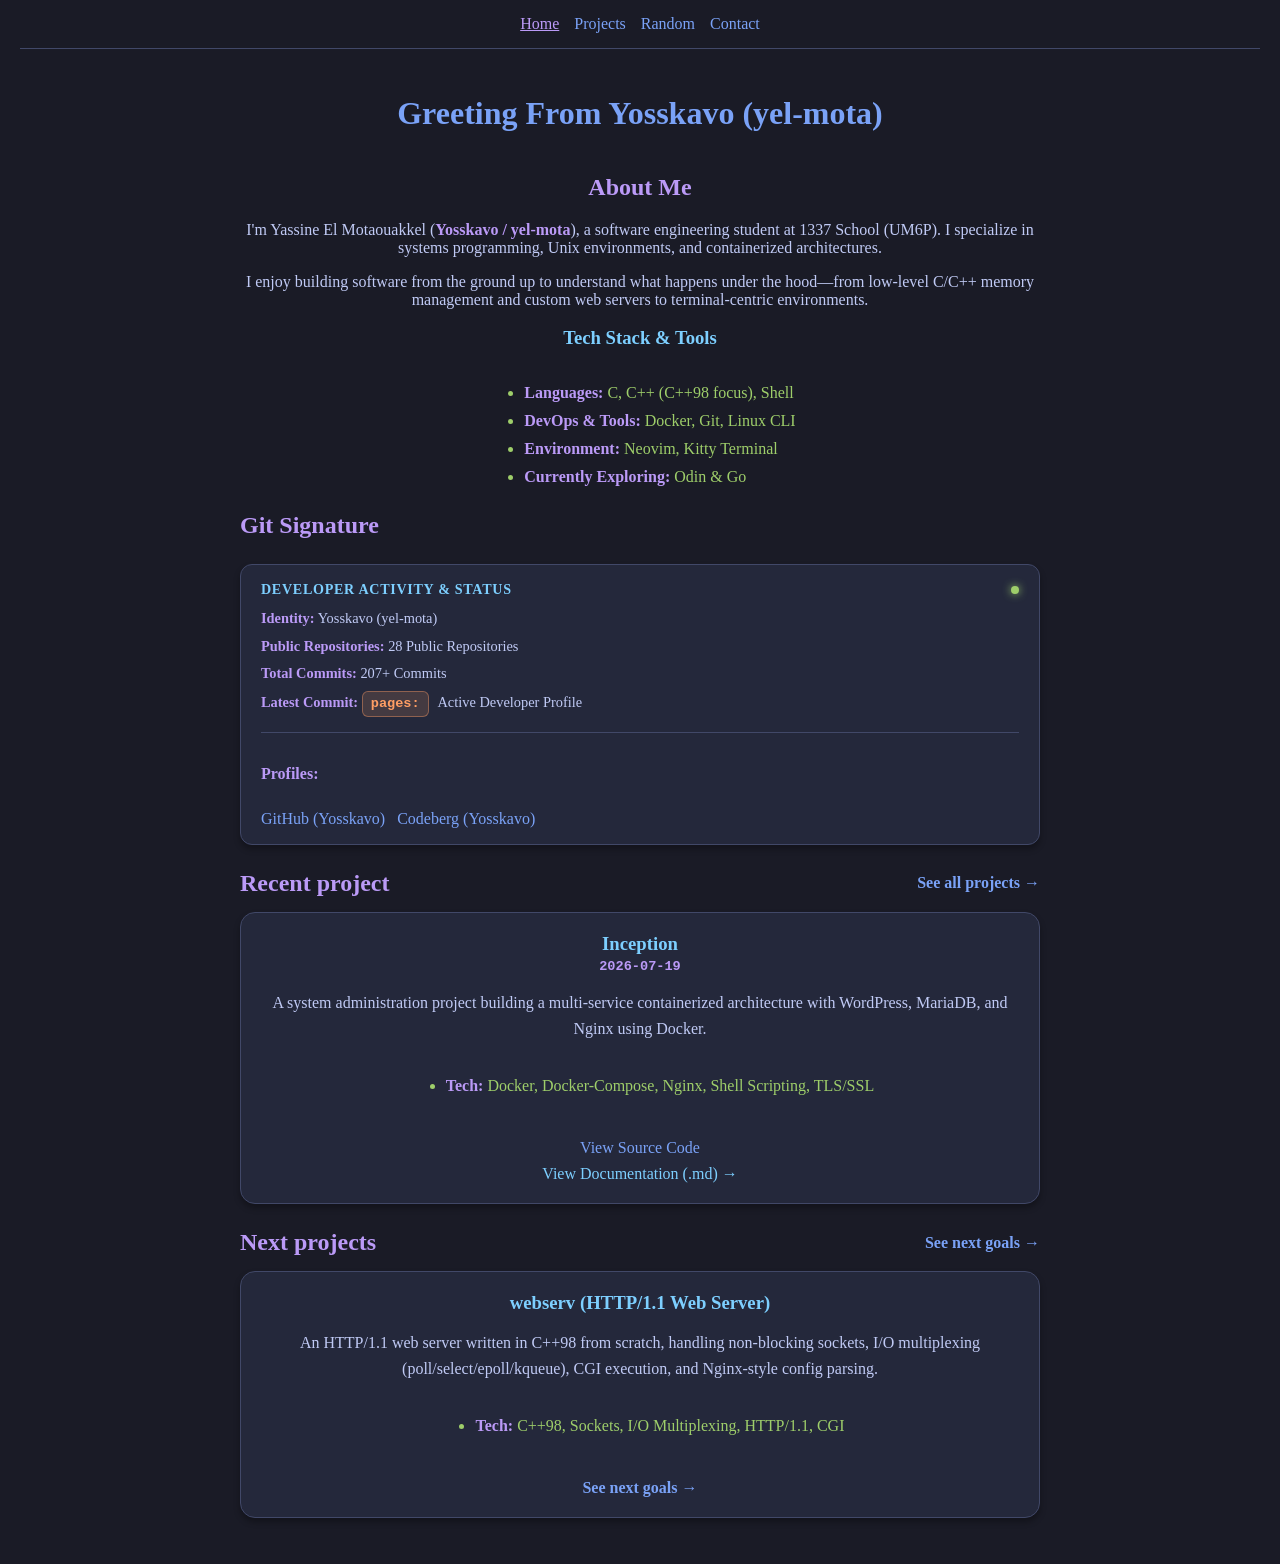
==== index.html @ c2d887d0 "Format repository badge as repo: in Tokyo Night orange" ====
<!DOCTYPE html>
<html lang="en-US">
<head>
    <meta charset="UTF-8">
    <meta name="viewport" content="width=device-width, initial-scale=1.0">
    <title>Portfolio Page</title>
	<link rel="icon" type="image/svg+xml" href="icons/favicon.svg">
    <link rel="stylesheet" href="css/style.css">
</head>

<body>
    <nav class="navbar">
        <div class="nav-container">
            <ul class="nav-links">
                <li><a href="index.html" class="active">Home</a></li>
                <li><a href="html/projects/projects.html">Projects</a></li>
                <li><a href="html/random/random.html">Random</a></li>
                <li><a href="html/contact/contact.html">Contact</a></li>
            </ul>
        </div>
    </nav>

    <h1>Greeting From Yosskavo (yel-mota)</h1>

    <section id="about">
        <h2>About Me</h2>
        <p>
            I'm Yassine El Motaouakkel (<strong>Yosskavo / yel-mota</strong>), a software engineering student 
            at 1337 School (UM6P). I specialize in systems programming, Unix environments, and containerized architectures.
        </p>
        
        <p>
            I enjoy building software from the ground up to understand what happens under the hood—from 
            low-level C/C++ memory management and custom web servers to terminal-centric environments.
        </p>

        <h3>Tech Stack &amp; Tools</h3>
        <ul>
            <li><strong>Languages:</strong> C, C++ (C++98 focus), Shell</li>
            <li><strong>DevOps &amp; Tools:</strong> Docker, Git, Linux CLI</li>
            <li><strong>Environment:</strong> Neovim, Kitty Terminal</li>
            <li><strong>Currently Exploring:</strong> Odin &amp; Go</li>
        </ul>
    </section>

    <!-- Git Signature Section -->
    <section id="git-signature">
        <div class="section-header">
            <h2>Git Signature</h2>
        </div>

        <article class="git-signature-card">
            <div class="git-sig-header">
                <span class="git-sig-label">Developer Activity &amp; Status</span>
                <span class="git-status-dot"></span>
            </div>

            <div class="git-sig-stats">
                <p><strong>Identity:</strong> Yosskavo (yel-mota)</p>
                <p><strong>Public Repositories:</strong> <span id="git-total-repos">28 Public Repositories</span></p>
                <p><strong>Total Commits:</strong> <span id="git-total-commits">207+ Commits</span></p>
                <p><strong>Latest Commit:</strong> <span id="git-latest-commit">Loading Git activity...</span></p>
            </div>

            <div class="git-sig-footer">
                <p><strong>Profiles:</strong></p>
                <div class="social-links git-profiles-links">
                    <a href="https://github.com/Yosskavo" target="_blank" rel="noopener">GitHub (Yosskavo)</a>
                    <a href="https://codeberg.org/Yosskavo" target="_blank" rel="noopener">Codeberg (Yosskavo)</a>
                </div>
            </div>
        </article>
    </section>

    <!-- Recent Project Section -->
    <section id="recent-project">
        <div class="section-header">
            <h2>Recent project</h2>
            <a href="html/projects/projects.html" class="see-all-link">See all projects &rarr;</a>
        </div>

        <div id="recent-project-container">
            <!-- Loaded dynamically from data/projects.json -->
        </div>
    </section>

    <!-- Next Project Section -->
    <section id="next-project">
        <div class="section-header">
            <h2>Next projects</h2>
            <a href="html/random/goals.html" class="see-all-link">See next goals &rarr;</a>
        </div>

        <div id="next-project-container">
            <!-- Loaded dynamically from data/goals.json -->
        </div>
    </section>

    <script>
        // Fetch Git Profile Repos Count
        fetch('https://api.github.com/users/Yosskavo')
            .then(res => res.json())
            .then(userData => {
                if (userData && userData.public_repos) {
                    document.getElementById('git-total-repos').textContent = `${userData.public_repos} Public Repositories`;
                }
            })
            .catch(err => {
                document.getElementById('git-total-repos').textContent = '28 Public Repositories';
            });

        // Fetch Total Commits Count
        fetch('https://api.github.com/search/commits?q=author:Yosskavo', {
            headers: { 'Accept': 'application/vnd.github.cloak-preview+json' }
        })
            .then(res => res.json())
            .then(data => {
                if (data && typeof data.total_count === 'number' && data.total_count > 0) {
                    document.getElementById('git-total-commits').textContent = `${data.total_count}+ Commits`;
                }
            })
            .catch(err => {
                document.getElementById('git-total-commits').textContent = '207+ Commits';
            });

        // Fetch Latest Commit across all public repositories with repository name
        function fetchLatestPagesCommit() {
            fetch('https://api.github.com/repos/Yosskavo/pages/commits?per_page=1')
                .then(res => res.json())
                .then(commits => {
                    const el = document.getElementById('git-latest-commit');
                    if (Array.isArray(commits) && commits.length > 0) {
                        const commit = commits[0];
                        const msg = commit.commit.message.split('\n')[0];
                        const date = (commit.commit.author.date || '').slice(0, 10);
                        el.innerHTML = `<span class="repo-badge">pages:</span> <code>${msg}</code> <span class="date-badge">(${date})</span>`;
                    }
                })
                .catch(err => {
                    document.getElementById('git-latest-commit').innerHTML = `<span class="repo-badge">pages:</span> Active Developer Profile`;
                });
        }

        fetch('https://api.github.com/users/Yosskavo/events/public')
            .then(res => res.json())
            .then(events => {
                const el = document.getElementById('git-latest-commit');
                if (Array.isArray(events) && events.length > 0) {
                    const pushEvent = events.find(e => e.type === 'PushEvent' && e.payload && e.payload.commits && e.payload.commits.length > 0);
                    if (pushEvent) {
                        const repoName = pushEvent.repo.name.split('/').pop();
                        const commit = pushEvent.payload.commits[pushEvent.payload.commits.length - 1];
                        const msg = (commit.message || 'Updated repository').split('\n')[0];
                        const date = (pushEvent.created_at || '').slice(0, 10);
                        el.innerHTML = `<span class="repo-badge">${repoName}:</span> <code>${msg}</code> <span class="date-badge">(${date})</span>`;
                        return;
                    }
                }
                fetchLatestPagesCommit();
            })
            .catch(err => {
                fetchLatestPagesCommit();
            });

        // Load Recent Project dynamically from data/projects.json
        fetch('data/projects.json')
            .then(res => res.json())
            .then(projects => {
                const container = document.getElementById('recent-project-container');
                const recent = projects.find(p => p.is_recent) || projects[0];
                if (recent) {
                    container.innerHTML = `
                        <article class="project-card">
                            <div class="card-header-block">
                                <h3>${recent.title}</h3>
                                ${recent.created_at ? `<div class="date-badge">${recent.created_at}</div>` : ''}
                            </div>
                            <p>${recent.description}</p>
                            ${recent.tech ? `<ul><li><strong>Tech:</strong> ${recent.tech}</li></ul>` : ''}
                            <div class="card-footer-stacked">
                                ${recent.github ? `<a href="${recent.github}" target="_blank" class="source-link">View Source Code</a>` : ''}
                                ${recent.repo_folder ? `<a href="html/projects/view.html?repo=${recent.repo_folder}" class="doc-link">View Documentation (.md) &rarr;</a>` : ''}
                            </div>
                        </article>
                    `;
                }
            });

        // Load Next Project dynamically from data/goals.json
        fetch('data/goals.json')
            .then(res => res.json())
            .then(goals => {
                const container = document.getElementById('next-project-container');
                const nextGoal = goals.find(g => g.id === 'webserv') || goals[0];
                if (nextGoal) {
                    container.innerHTML = `
                        <article class="project-card">
                            <div class="card-header-block">
                                <h3>${nextGoal.title}</h3>
                            </div>
                            <p>${nextGoal.description}</p>
                            ${nextGoal.tech ? `<ul><li><strong>Tech:</strong> ${nextGoal.tech}</li></ul>` : ''}
                            <div class="card-footer-stacked">
                                <a href="html/random/goals.html" class="see-all-link">See next goals &rarr;</a>
                            </div>
                        </article>
                    `;
                }
            });
    </script>
</body>
</html>
---- css/style.css ----
body {
    /* Uses Flexbox to align the main layout */
    display: flex;
    flex-direction: column;
    align-items: center; /* Centers all sections and blocks horizontally */
    
    /* Centers text, headings, and inline elements (like your badge images) */
    text-align: center;
    
    /* Removes the default browser margin so things look clean */
    margin: 0;
    
    /* Adds a little breathing room around the edges of the screen */
    padding: 0 20px 20px 20px; 
}

/* Constrain the width so the text doesn't stretch too far on wide screens */
section {
    max-width: 800px;
    width: 100%;
}

/* Define Tokyo Night colors for the whole document */
:root {
    --tokyo-bg: #1a1b26;       /* Deep dark blue background */
    --tokyo-card: #24283b;     /* Slightly lighter blue for the project cards */
    --tokyo-text: #c0caf5;     /* Soft, readable blue-white text */
    --tokyo-border: #414868;   /* Subtle border color */
    
    --tokyo-purple: #bb9af7;   /* Tokyo Night purple */
    --tokyo-orange: #ff9e64;   /* Tokyo Night orange */
    --tokyo-blue: #7aa2f7;     /* Tokyo Night blue */
	--tokyo-cyan: #7dcfff;     /* For project titles */
    --tokyo-green: #9ece6a;
}

/* Apply the background and text color to the whole page */
body {
    background-color: var(--tokyo-bg);
    color: var(--tokyo-text);
}

/* Sticky Top Navigation Bar */
.navbar {
    position: sticky;
    top: 0;
    width: 100%;
    background-color: var(--tokyo-bg);
    border-bottom: 1px solid var(--tokyo-border);
    z-index: 1000;
    padding: 15px 0;
    margin-bottom: 25px;
}

.nav-container {
    max-width: 800px;
    margin: 0 auto;
    display: flex;
    justify-content: center;
    align-items: center;
    padding: 0 20px;
}

.nav-links {
    display: flex;
    gap: 15px;
    list-style: none;
    margin: 0;
    padding: 0;
}

.nav-links a {
    color: var(--tokyo-blue);
    text-decoration: none;
}

.nav-links a:hover,
.nav-links a.active {
    color: var(--tokyo-purple);
    text-decoration: underline;
}

/* Section Header with See All Link */
.section-header {
    display: flex;
    justify-content: space-between;
    align-items: center;
    margin-bottom: 15px;
}

.section-header h2 {
    margin: 0;
}

.see-all-link {
    color: var(--tokyo-blue);
    font-weight: bold;
    text-decoration: none;
}

.see-all-link:hover {
    color: var(--tokyo-purple);
    text-decoration: underline;
}

/* ========================================= */
/* Search & Sort Controls Bar                */
/* ========================================= */

.controls-bar {
    display: flex;
    gap: 12px;
    justify-content: space-between;
    margin-bottom: 25px;
}

.search-input, .sort-select {
    background-color: var(--tokyo-card);
    border: 1px solid var(--tokyo-border);
    color: var(--tokyo-text);
    padding: 10px 14px;
    border-radius: 10px;
    font-size: 0.95rem;
    outline: none;
    transition: border-color 0.2s ease;
}

.search-input {
    flex-grow: 1;
}

.search-input:focus, .sort-select:focus {
    border-color: var(--tokyo-purple);
}

.card-label {
    color: var(--tokyo-orange);
    font-weight: bold;
    margin-bottom: 4px;
}

.card-header-block {
    text-align: center;
    margin-bottom: 15px;
}

.card-header-block h3 {
    margin-top: 0;
    margin-bottom: 4px;
    text-align: center;
}

.date-badge {
    color: var(--tokyo-purple);
    font-size: 0.85rem;
    font-weight: bold;
    font-family: monospace;
    text-align: center;
}

.card-footer-stacked {
    display: flex;
    flex-direction: column;
    align-items: center;
    gap: 8px;
    margin-top: 18px;
    text-align: center;
}

.card-footer-stacked a {
    display: inline-block;
    margin-top: 0;
}

.doc-link {
    color: var(--tokyo-cyan);
    font-weight: 500;
}

/* Card Titles (h3) */
article h3,
article h3 a {
    color: var(--tokyo-cyan); 
}

article h3 a:hover {
    text-decoration: underline;
}

/* Descriptions (paragraphs) */
article p {
    color: var(--tokyo-text); /* Uses the soft white/blue from the theme */
    line-height: 1.6;
    margin-bottom: 20px;
}

/* Tech Stack list items */
article li {
    color: var(--tokyo-green); /* Tech stack content gets a new color */
    margin-bottom: 10px;
}

/* The bold 'Tech:' label */
article strong {
    color: var(--tokyo-purple);
}

/* Apply purple specifically to h2 titles */
h2 {
    color: var(--tokyo-purple);
}

/* Apply blue to all general links */
a {
    color: var(--tokyo-blue);
    text-decoration: none; /* Keeps it clean without the default underline */
}

a:hover {
    text-decoration: underline; /* Adds the underline back when hovering */
}

ul {
    /* Makes the list wrap tightly around its content instead of stretching across the screen */
    display: inline-block;
    
    /* Aligns the text (and bullets) to the left edge of this tight block */
    text-align: left;
    
    /* Puts the bullets back on the outside so the text aligns perfectly straight */
    list-style-position: outside; 
}

/* ========================================= */
/* Project Card Specific Styling             */
/* ========================================= */

article {
    background-color: var(--tokyo-card);
    border: 1px solid var(--tokyo-border);
    border-radius: 15px;
    padding: 20px;
    margin-bottom: 25px;
    
    /* Adds a very subtle dark shadow to lift the card off the background */
    box-shadow: 0 4px 6px rgba(0, 0, 0, 0.3);
}

/* Make your "View Source Code" links pop with the Tokyo Night accent blue and center them */
article a {
    display: block; /* Forces the link to drop to its own line */
    margin-top: 15px; 
    color: var(--tokyo-blue);
    text-decoration: none;
}

article a:hover {
    text-decoration: underline;
}

/* Color the main greeting title */
h1 {
    color: var(--tokyo-blue);
}

/* Color the 'Tech Stack & Tools' subtitle */
#about h3 {
    color: var(--tokyo-cyan);
}

/* Color the tech stack list items green */
#about li {
    color: var(--tokyo-green);
    margin-bottom: 10px;
}

/* Color the bold labels (Languages, DevOps & Tools, etc.) purple */
#about strong {
    color: var(--tokyo-purple);
}

/* ========================================= */
/* Album Review Specific Card Styling        */
/* ========================================= */

.album-card {
    display: flex;
    gap: 20px;
    align-items: flex-start;
    text-align: left;
    background-color: var(--tokyo-card);
    border: 1px solid var(--tokyo-border);
    border-radius: 15px;
    padding: 20px;
    margin-bottom: 25px;
    box-shadow: 0 4px 6px rgba(0, 0, 0, 0.3);
}

.album-cover {
    width: 130px;
    height: 130px;
    object-fit: cover;
    border-radius: 10px;
    border: 1px solid var(--tokyo-border);
    flex-shrink: 0;
}

.album-details {
    flex-grow: 1;
}

.album-details h3 {
    margin-top: 0;
    margin-bottom: 6px;
}

.album-meta {
    color: var(--tokyo-text);
    margin-bottom: 10px;
    font-size: 0.95rem;
}

.genre {
    color: var(--tokyo-purple);
}

.rating strong {
    color: var(--tokyo-orange);
}

.review-text {
    margin-bottom: 10px;
}

/* Responsive adjustment for nav and album cards */
@media (max-width: 550px) {
    .nav-container {
        flex-direction: column;
        gap: 10px;
    }
    .album-card {
        flex-direction: column;
        align-items: center;
        text-align: center;
    }
}

/* ========================================= */
/* README Viewer Styling                     */
/* ========================================= */

#readme-viewer {
    max-width: 1100px;
    width: 100%;
}

.viewer-controls {
    display: flex;
    justify-content: space-between;
    align-items: center;
    margin-bottom: 15px;
    flex-wrap: wrap;
    gap: 12px;
}

.file-selector-wrapper {
    display: flex;
    align-items: center;
    gap: 8px;
}

.file-label {
    color: var(--tokyo-cyan);
    font-weight: 600;
    font-size: 0.95rem;
}

.file-select {
    background-color: var(--tokyo-card);
    border: 1px solid var(--tokyo-border);
    color: var(--tokyo-text);
    padding: 8px 14px;
    border-radius: 8px;
    font-size: 0.9rem;
    font-family: inherit;
    outline: none;
    transition: border-color 0.2s ease;
}

.file-select:focus {
    border-color: var(--tokyo-purple);
}

.readme-card {
    background-color: var(--tokyo-card);
    border: 1px solid var(--tokyo-border);
    border-radius: 15px;
    padding: 30px;
    text-align: left;
    margin-bottom: 25px;
    box-shadow: 0 4px 6px rgba(0, 0, 0, 0.3);
    line-height: 1.7;
}

.readme-card code {
    background-color: rgba(0, 0, 0, 0.4);
    color: var(--tokyo-orange);
    padding: 2px 6px;
    border-radius: 4px;
    font-family: monospace;
}

.readme-card pre {
    background-color: rgba(0, 0, 0, 0.5);
    border: 1px solid var(--tokyo-border);
    padding: 15px;
    border-radius: 8px;
    overflow-x: auto;
}

.readme-card pre code {
    background: none;
    padding: 0;
    color: var(--tokyo-text);
}

.readme-card img {
    max-width: 100%;
    border-radius: 8px;
}

/* ========================================= */
/* Contact Page Specific Styling             */
/* ========================================= */

.contact-card {
    background-color: var(--tokyo-card);
    border: 1px solid var(--tokyo-border);
    border-radius: 15px;
    padding: 22px;
    margin-bottom: 20px;
    text-align: center;
    box-shadow: 0 4px 6px rgba(0, 0, 0, 0.3);
}

.contact-card h3 {
    color: var(--tokyo-cyan);
    margin-top: 0;
    margin-bottom: 10px;
}

.email-address {
    font-family: monospace;
    font-size: 1.1rem;
    color: var(--tokyo-purple);
    font-weight: bold;
    margin-bottom: 15px;
}

.action-btn {
    background-color: var(--tokyo-bg);
    border: 1px solid var(--tokyo-purple);
    color: var(--tokyo-purple);
    padding: 8px 18px;
    border-radius: 8px;
    font-size: 0.9rem;
    cursor: pointer;
    font-weight: bold;
    transition: all 0.2s ease;
}

.action-btn:hover {
    background-color: var(--tokyo-purple);
    color: var(--tokyo-bg);
}

.copy-status {
    display: block;
    margin-top: 8px;
    font-size: 0.85rem;
    color: var(--tokyo-green);
    font-weight: bold;
}

/* ========================================= */
/* Next Goals Roadmap Styling                */
/* ========================================= */

.goal-status-wrapper {
    margin-bottom: 6px;
    text-align: center;
}

.status-pill {
    display: inline-block;
    padding: 3px 12px;
    border-radius: 20px;
    font-size: 0.78rem;
    font-weight: 600;
    letter-spacing: 0.02em;
}

.status-in-progress {
    background-color: rgba(158, 206, 106, 0.15);
    color: var(--tokyo-green);
    border: 1px solid rgba(158, 206, 106, 0.4);
}

.status-planned {
    background-color: rgba(187, 154, 247, 0.15);
    color: var(--tokyo-purple);
    border: 1px solid rgba(187, 154, 247, 0.4);
}

.status-exploring {
    background-color: rgba(125, 207, 255, 0.15);
    color: var(--tokyo-cyan);
    border: 1px solid rgba(125, 207, 255, 0.4);
}

.status-future-research {
    background-color: rgba(255, 158, 100, 0.15);
    color: var(--tokyo-orange);
    border: 1px solid rgba(255, 158, 100, 0.4);
}

.target-date {
    color: var(--tokyo-purple);
    font-size: 0.85rem;
    font-family: monospace;
}

/* ========================================= */
/* Git Signature & Status Card               */
/* ========================================= */

.git-signature-card {
    background-color: var(--tokyo-card);
    border: 1px solid var(--tokyo-border);
    border-radius: 12px;
    padding: 16px 20px;
    margin-top: 25px;
    text-align: left;
    box-shadow: 0 4px 6px rgba(0, 0, 0, 0.3);
}

.git-sig-header {
    display: flex;
    justify-content: space-between;
    align-items: center;
    margin-bottom: 10px;
}

.git-sig-label {
    color: var(--tokyo-cyan);
    font-weight: bold;
    font-size: 0.88rem;
    text-transform: uppercase;
    letter-spacing: 0.05em;
}

.git-status-dot {
    width: 8px;
    height: 8px;
    background-color: var(--tokyo-green);
    border-radius: 50%;
    box-shadow: 0 0 8px var(--tokyo-green);
}

.git-sig-body p,
.git-sig-stats p {
    margin: 6px 0;
    font-size: 0.9rem;
    line-height: 1.5;
}

.repo-badge {
    background-color: rgba(255, 158, 100, 0.15);
    color: var(--tokyo-orange);
    border: 1px solid rgba(255, 158, 100, 0.4);
    padding: 2px 8px;
    border-radius: 6px;
    font-size: 0.85rem;
    font-weight: bold;
    font-family: monospace;
    margin-right: 6px;
    display: inline-block;
}

.git-sig-footer {
    margin-top: 15px;
    padding-top: 12px;
    border-top: 1px solid var(--tokyo-border);
}

.git-sig-footer p {
    margin-bottom: 8px;
    color: var(--tokyo-text);
}

.git-profiles-links {
    display: flex;
    gap: 12px;
    flex-wrap: wrap;
}

/* ========================================= */
/* Hub Preview Block Styling                 */
/* ========================================= */

.preview-block {
    background-color: rgba(0, 0, 0, 0.25);
    border: 1px solid var(--tokyo-border);
    border-radius: 8px;
    padding: 10px 14px;
    margin: 14px 0;
    text-align: left;
}

.preview-text {
    font-size: 0.88rem;
    color: var(--tokyo-text);
    margin: 0;
    line-height: 1.5;
}

.card-details-list {
    text-align: left;
    margin: 12px 0 16px 0;
    padding-left: 24px;
}
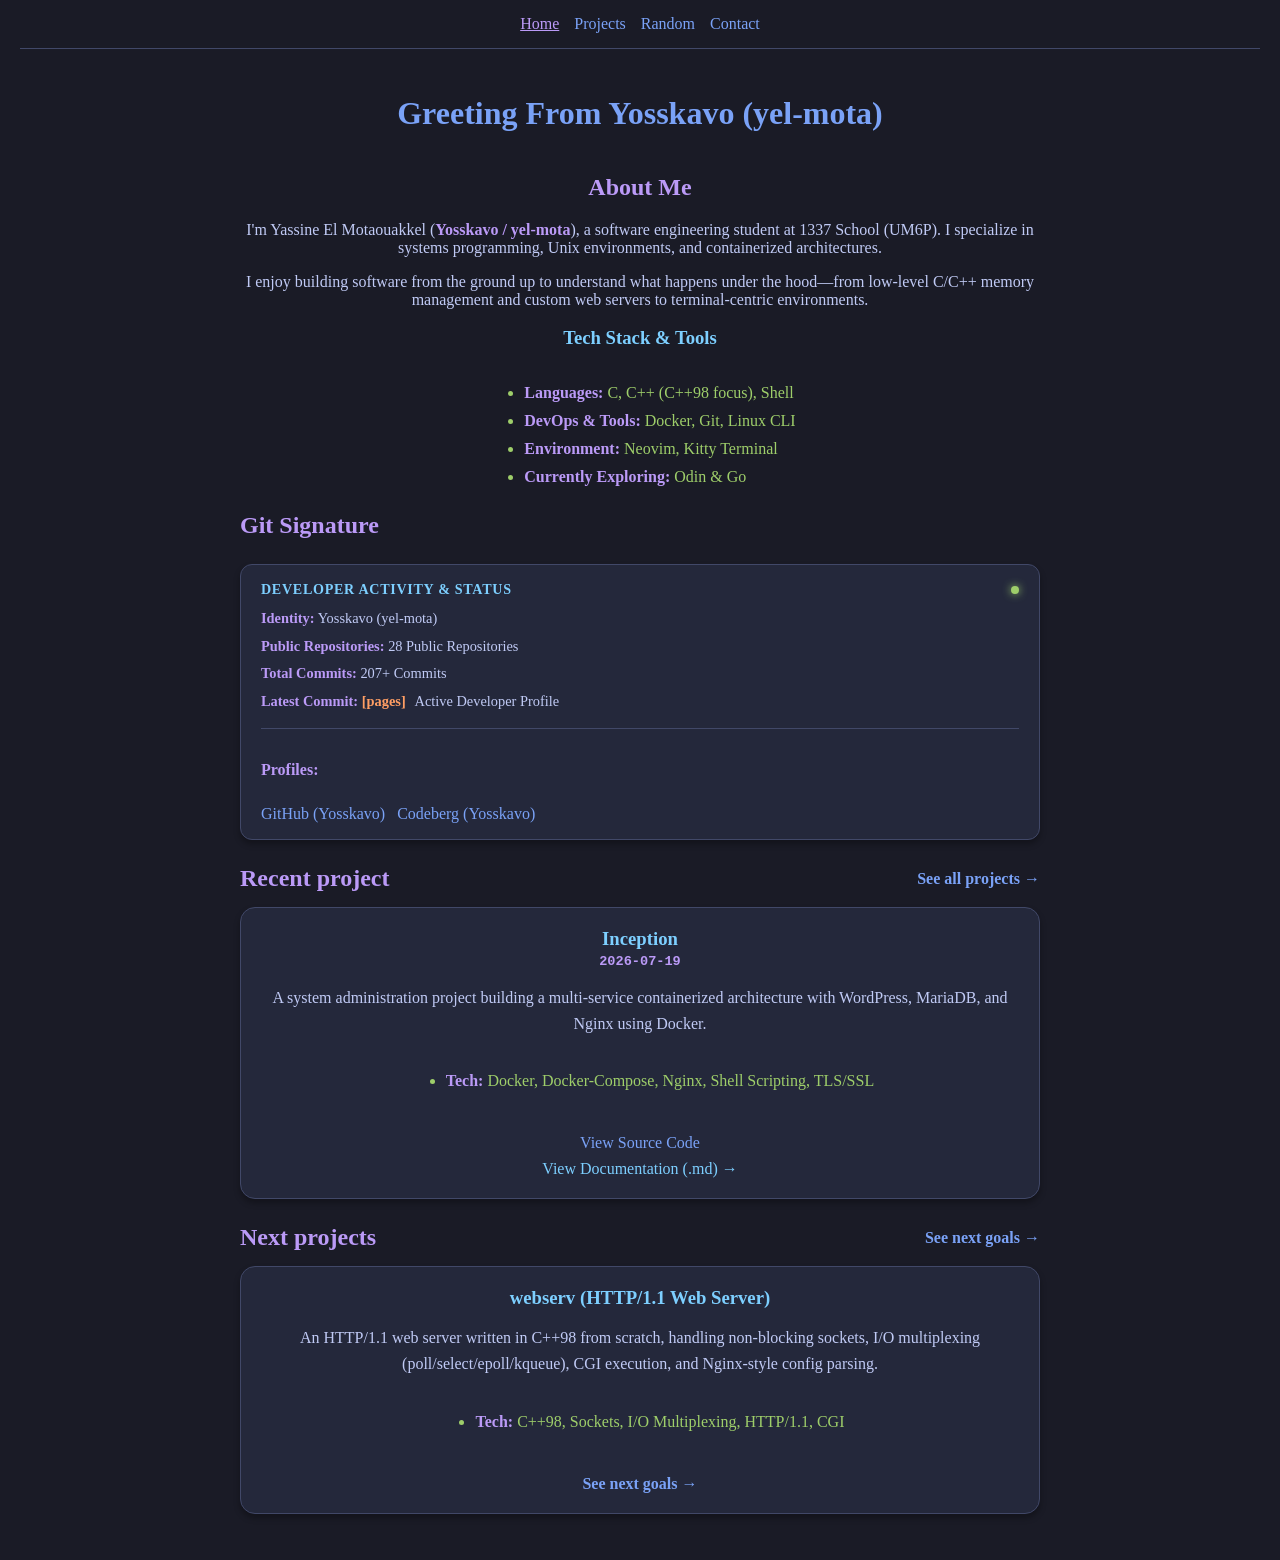
==== commit a569ebad: "Format repository name as [repo] in plain Tokyo Night orange font" ====
--- a/index.html
+++ b/index.html
@@ -133,11 +133,11 @@
                         const commit = commits[0];
                         const msg = commit.commit.message.split('\n')[0];
                         const date = (commit.commit.author.date || '').slice(0, 10);
-                        el.innerHTML = `<span class="repo-badge">pages:</span> <code>${msg}</code> <span class="date-badge">(${date})</span>`;
+                        el.innerHTML = `<span class="repo-badge">[pages]</span> <code>${msg}</code> <span class="date-badge">(${date})</span>`;
                     }
                 })
                 .catch(err => {
-                    document.getElementById('git-latest-commit').innerHTML = `<span class="repo-badge">pages:</span> Active Developer Profile`;
+                    document.getElementById('git-latest-commit').innerHTML = `<span class="repo-badge">[pages]</span> Active Developer Profile`;
                 });
         }
 
@@ -152,7 +152,7 @@
                         const commit = pushEvent.payload.commits[pushEvent.payload.commits.length - 1];
                         const msg = (commit.message || 'Updated repository').split('\n')[0];
                         const date = (pushEvent.created_at || '').slice(0, 10);
-                        el.innerHTML = `<span class="repo-badge">${repoName}:</span> <code>${msg}</code> <span class="date-badge">(${date})</span>`;
+                        el.innerHTML = `<span class="repo-badge">[${repoName}]</span> <code>${msg}</code> <span class="date-badge">(${date})</span>`;
                         return;
                     }
                 }
--- a/css/style.css
+++ b/css/style.css
@@ -575,16 +575,12 @@
 }
 
 .repo-badge {
-    background-color: rgba(255, 158, 100, 0.15);
     color: var(--tokyo-orange);
-    border: 1px solid rgba(255, 158, 100, 0.4);
-    padding: 2px 8px;
-    border-radius: 6px;
-    font-size: 0.85rem;
-    font-weight: bold;
-    font-family: monospace;
+    font-weight: bold;
     margin-right: 6px;
-    display: inline-block;
+    background: none;
+    border: none;
+    padding: 0;
 }
 
 .git-sig-footer {
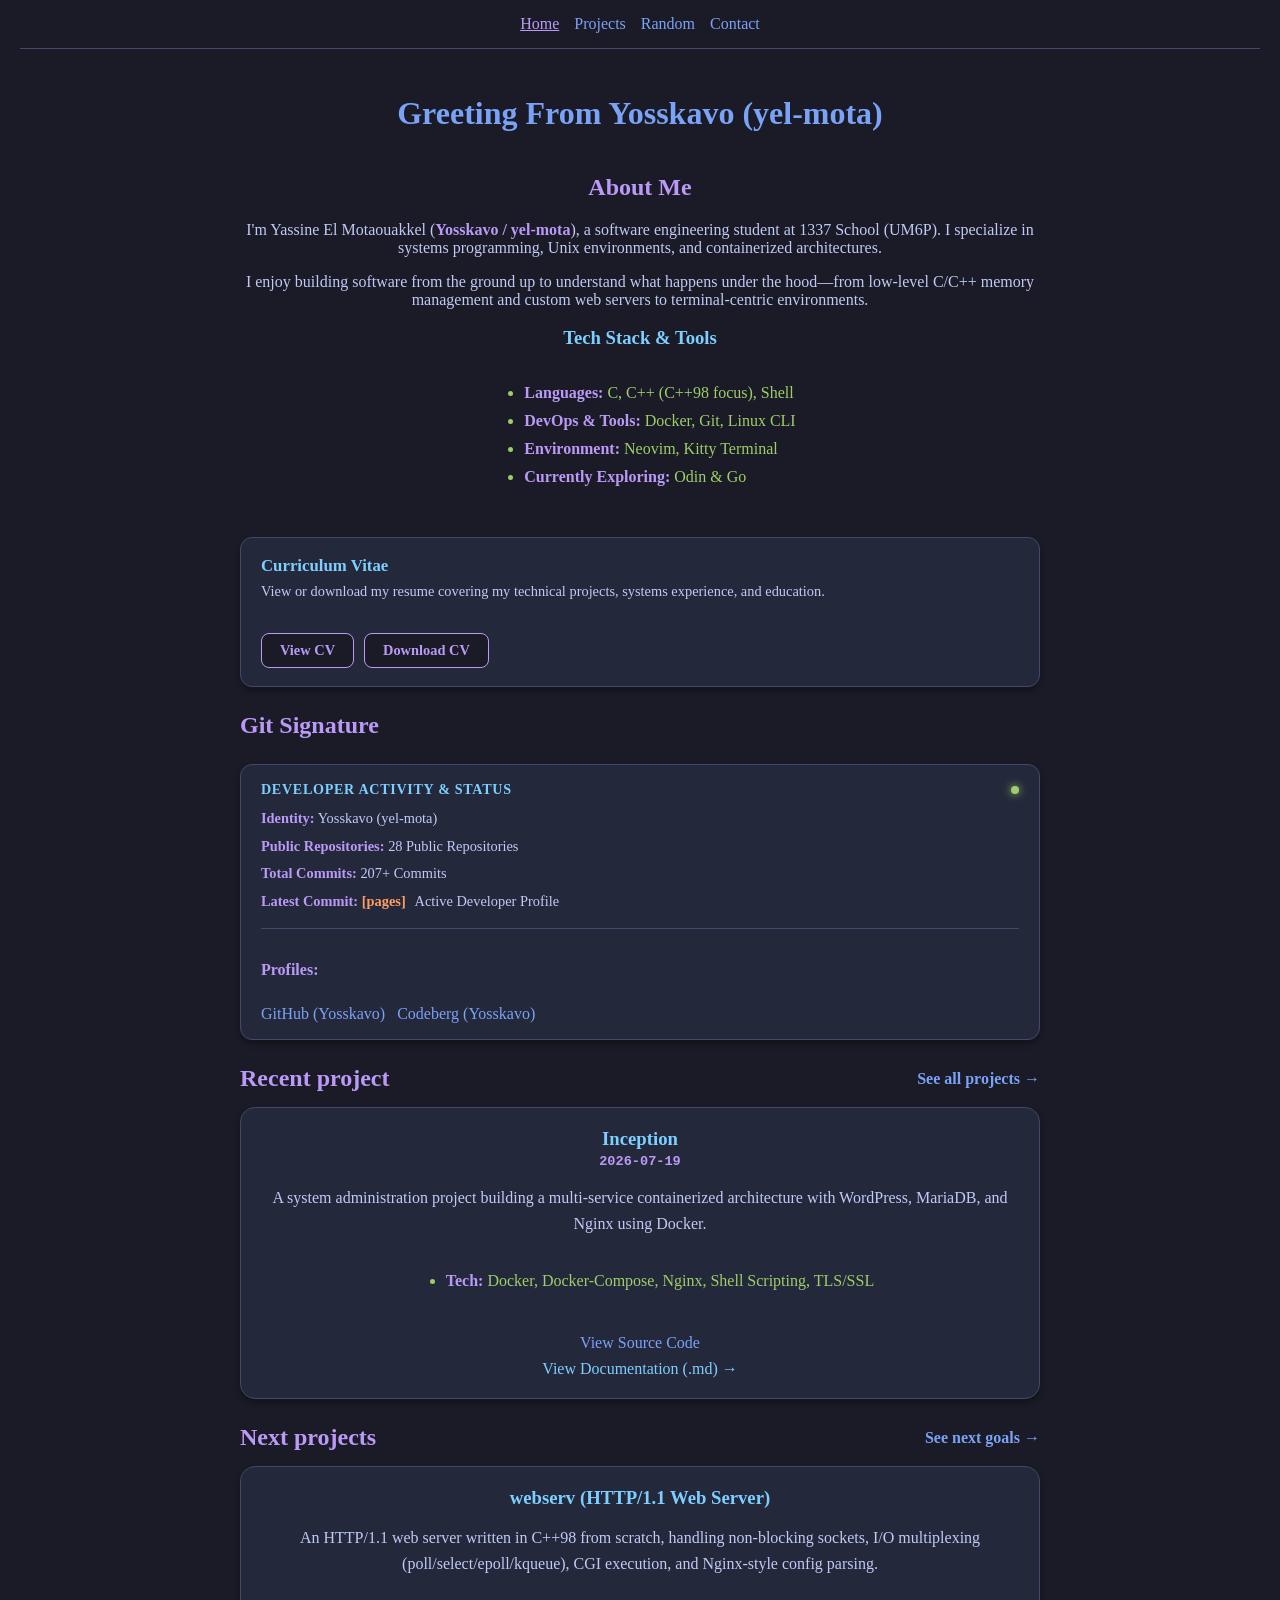
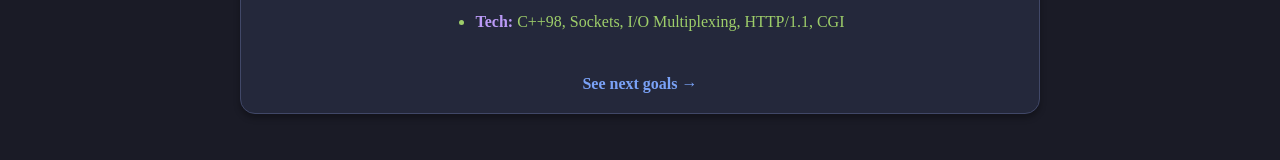
==== commit c8753976: "Add View CV and Download CV options to Home and Contact pages" ====
--- a/index.html
+++ b/index.html
@@ -41,6 +41,18 @@
             <li><strong>Environment:</strong> Neovim, Kitty Terminal</li>
             <li><strong>Currently Exploring:</strong> Odin &amp; Go</li>
         </ul>
+
+        <!-- Curriculum Vitae (CV) Card -->
+        <article class="cv-card">
+            <div class="cv-details">
+                <span class="cv-title">Curriculum Vitae</span>
+                <p>View or download my resume covering my technical projects, systems experience, and education.</p>
+            </div>
+            <div class="cv-actions">
+                <a href="assets/cv.pdf" target="_blank" class="action-btn">View CV</a>
+                <a href="assets/cv.pdf" download="Yassine_El_Motaouakkel_CV.pdf" class="action-btn">Download CV</a>
+            </div>
+        </article>
     </section>
 
     <!-- Git Signature Section -->
--- a/css/style.css
+++ b/css/style.css
@@ -80,6 +80,16 @@
     text-decoration: underline;
 }
 
+.nav-github-badge {
+    color: var(--tokyo-orange) !important;
+    font-size: 0.88rem;
+}
+
+.nav-github-badge:hover {
+    color: var(--tokyo-purple) !important;
+    text-decoration: underline;
+}
+
 /* Section Header with See All Link */
 .section-header {
     display: flex;
@@ -601,6 +611,45 @@
 }
 
 /* ========================================= */
+/* Curriculum Vitae (CV) Styling             */
+/* ========================================= */
+
+.cv-card {
+    background-color: var(--tokyo-card);
+    border: 1px solid var(--tokyo-border);
+    border-radius: 12px;
+    padding: 18px 20px;
+    margin-top: 25px;
+    display: flex;
+    justify-content: space-between;
+    align-items: center;
+    flex-wrap: wrap;
+    gap: 15px;
+    text-align: left;
+    box-shadow: 0 4px 6px rgba(0, 0, 0, 0.3);
+}
+
+.cv-title {
+    color: var(--tokyo-cyan);
+    font-weight: bold;
+    font-size: 1.05rem;
+    display: block;
+    margin-bottom: 4px;
+}
+
+.cv-details p {
+    margin: 0;
+    font-size: 0.9rem;
+    color: var(--tokyo-text);
+}
+
+.cv-actions {
+    display: flex;
+    gap: 10px;
+    flex-wrap: wrap;
+}
+
+/* ========================================= */
 /* Hub Preview Block Styling                 */
 /* ========================================= */
 
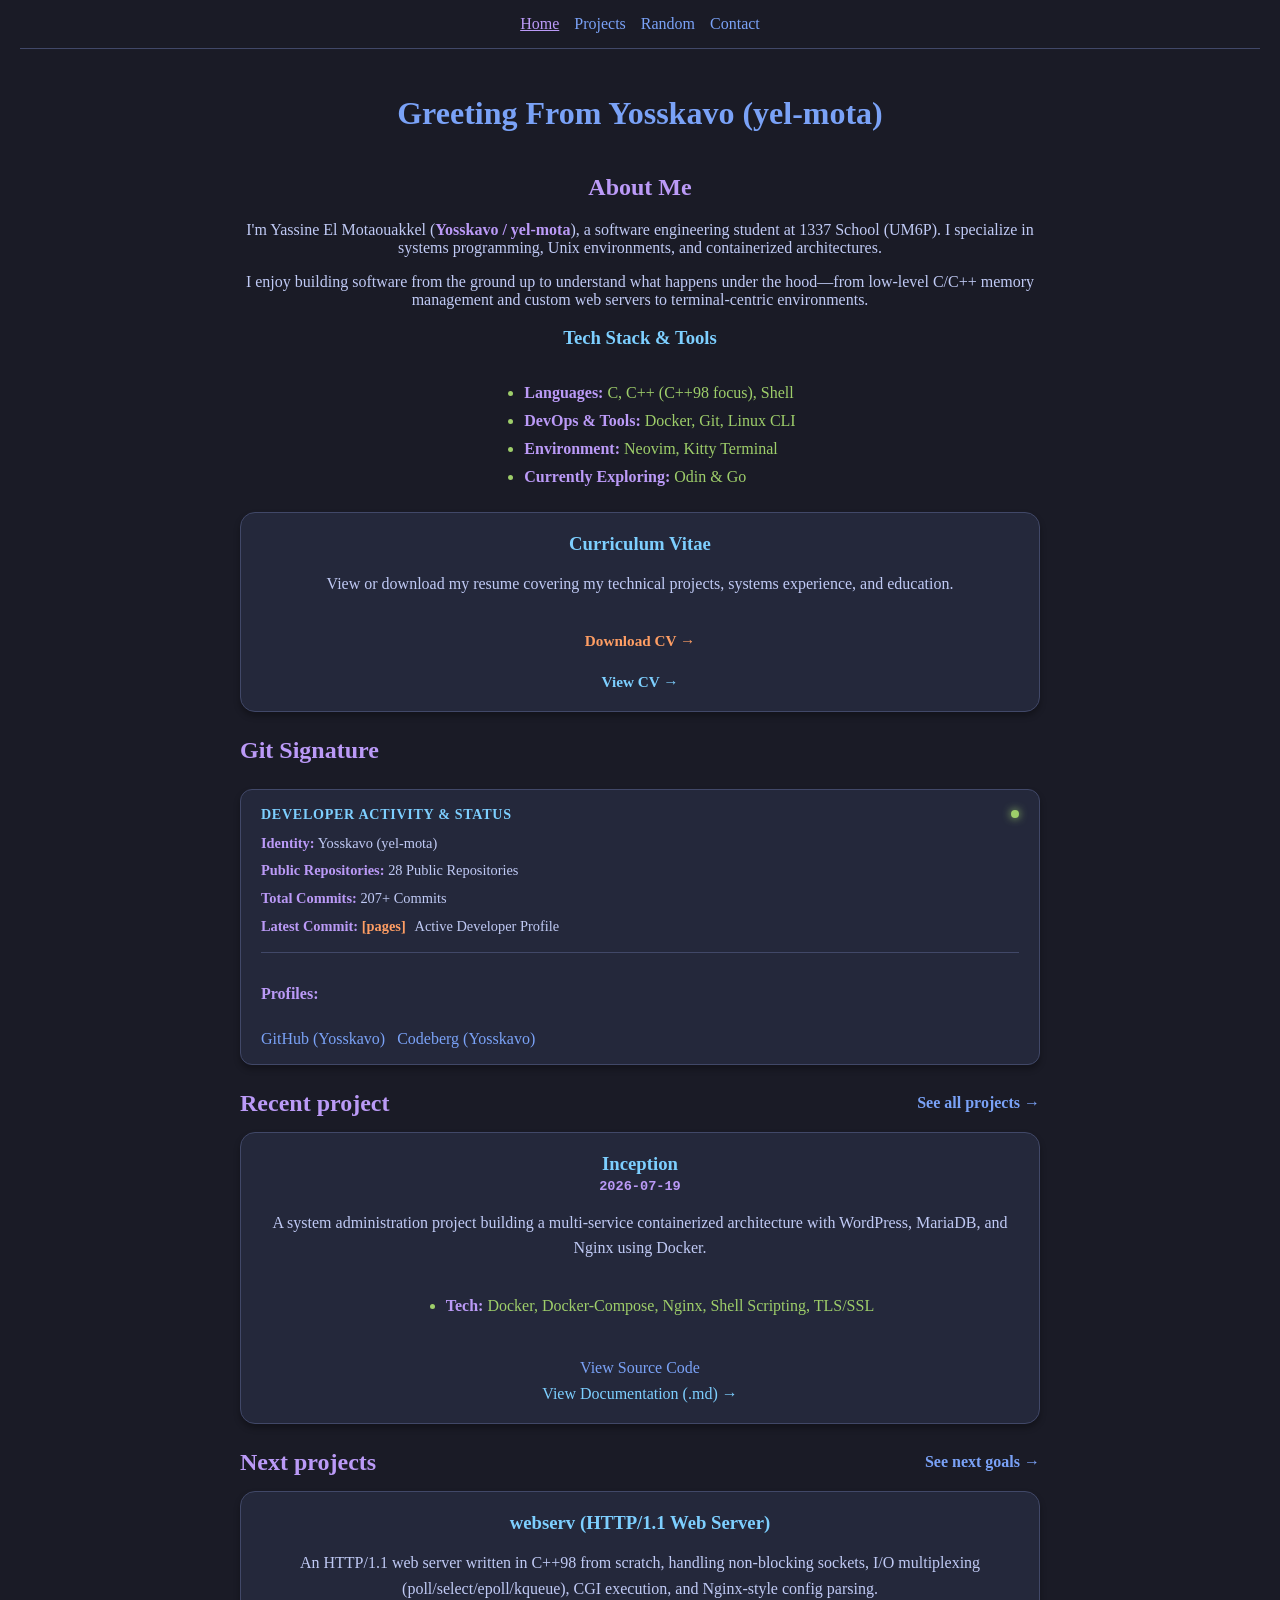
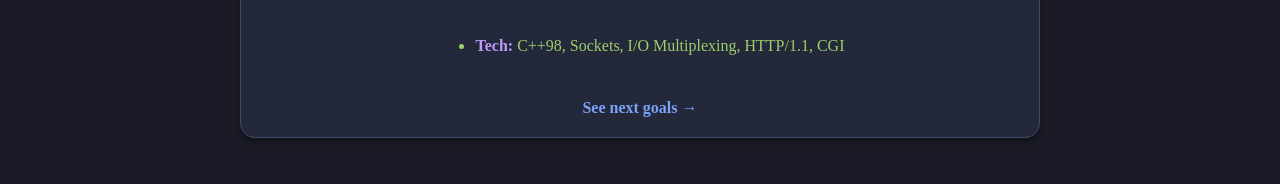
==== commit b89f2644: "Center stacked Download CV (Tokyo orange) and View CV (Tokyo cyan) on Home page" ====
--- a/index.html
+++ b/index.html
@@ -43,14 +43,14 @@
         </ul>
 
         <!-- Curriculum Vitae (CV) Card -->
-        <article class="cv-card">
-            <div class="cv-details">
-                <span class="cv-title">Curriculum Vitae</span>
-                <p>View or download my resume covering my technical projects, systems experience, and education.</p>
-            </div>
-            <div class="cv-actions">
-                <a href="assets/cv.pdf" target="_blank" class="action-btn">View CV</a>
-                <a href="assets/cv.pdf" download="Yassine_El_Motaouakkel_CV.pdf" class="action-btn">Download CV</a>
+        <article class="project-card">
+            <div class="card-header-block">
+                <h3>Curriculum Vitae</h3>
+            </div>
+            <p>View or download my resume covering my technical projects, systems experience, and education.</p>
+            <div class="cv-stacked-center">
+                <a href="assets/cv.pdf" download="Yassine_El_Motaouakkel_CV.pdf" class="cv-download-btn">Download CV &rarr;</a>
+                <a href="assets/cv.pdf" target="_blank" rel="noopener" class="cv-view-btn">View CV &rarr;</a>
             </div>
         </article>
     </section>
--- a/css/style.css
+++ b/css/style.css
@@ -649,6 +649,50 @@
     flex-wrap: wrap;
 }
 
+.cv-actions-center {
+    display: flex;
+    justify-content: center;
+    align-items: center;
+    gap: 12px;
+    margin-top: 15px;
+    flex-wrap: wrap;
+}
+
+.cv-stacked-center {
+    display: flex;
+    flex-direction: column;
+    align-items: center;
+    justify-content: center;
+    gap: 8px;
+    margin-top: 15px;
+}
+
+.cv-download-btn {
+    color: var(--tokyo-orange) !important;
+    font-weight: 600;
+    font-size: 0.95rem;
+    text-decoration: none;
+    transition: color 0.2s ease;
+}
+
+.cv-download-btn:hover {
+    color: var(--tokyo-purple) !important;
+    text-decoration: underline;
+}
+
+.cv-view-btn {
+    color: var(--tokyo-cyan) !important;
+    font-weight: 600;
+    font-size: 0.95rem;
+    text-decoration: none;
+    transition: color 0.2s ease;
+}
+
+.cv-view-btn:hover {
+    color: var(--tokyo-blue) !important;
+    text-decoration: underline;
+}
+
 /* ========================================= */
 /* Hub Preview Block Styling                 */
 /* ========================================= */
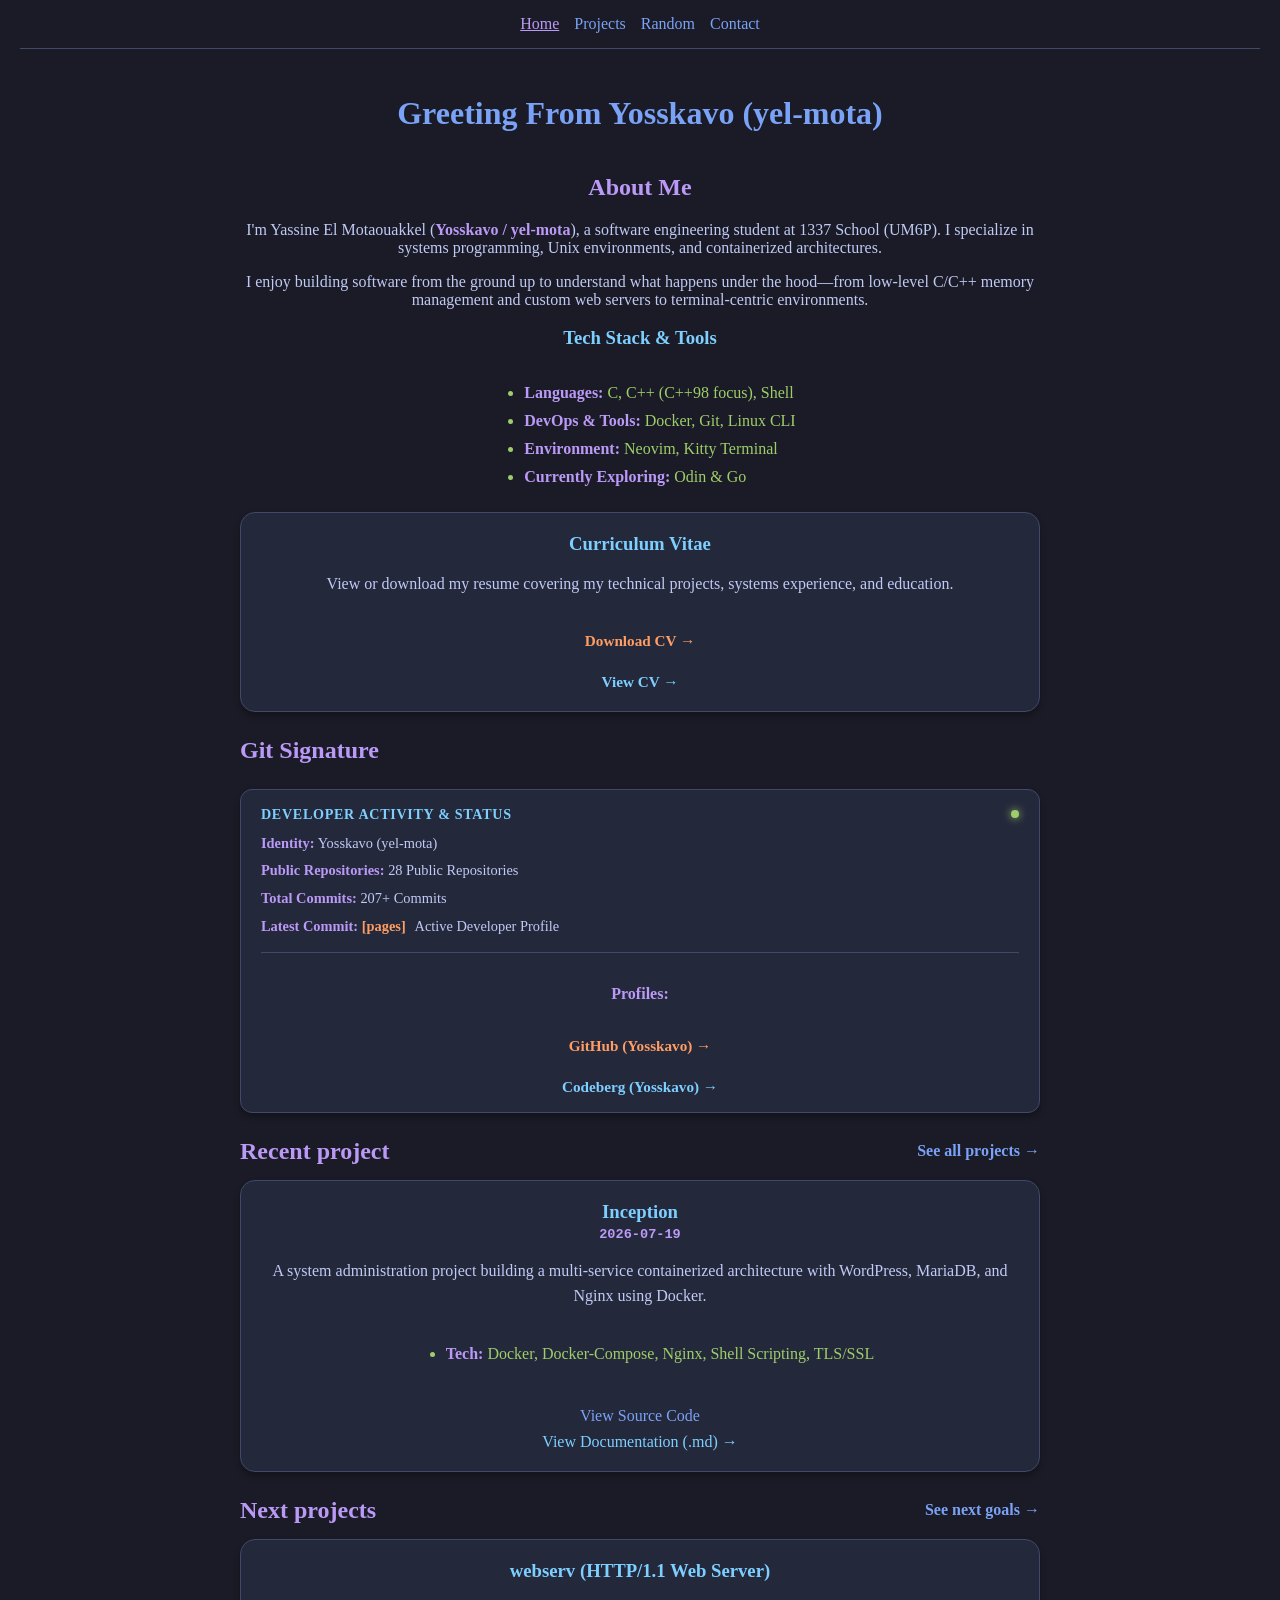
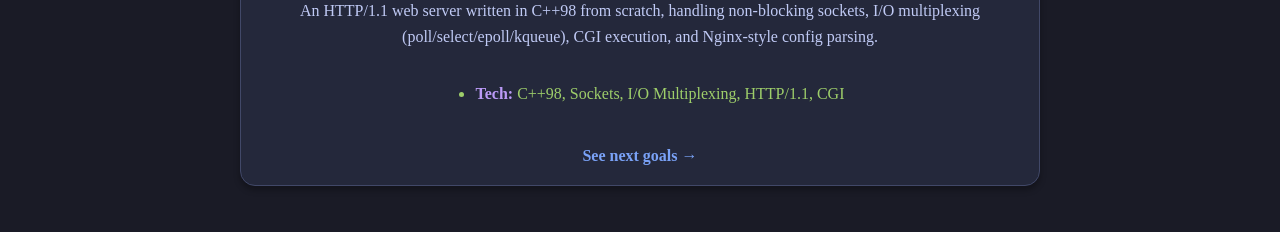
==== commit 063cc6c2: "Center stacked profiles one under the other in Git Signature card" ====
--- a/index.html
+++ b/index.html
@@ -75,10 +75,10 @@
             </div>
 
             <div class="git-sig-footer">
-                <p><strong>Profiles:</strong></p>
-                <div class="social-links git-profiles-links">
-                    <a href="https://github.com/Yosskavo" target="_blank" rel="noopener">GitHub (Yosskavo)</a>
-                    <a href="https://codeberg.org/Yosskavo" target="_blank" rel="noopener">Codeberg (Yosskavo)</a>
+                <p style="text-align: center;"><strong>Profiles:</strong></p>
+                <div class="cv-stacked-center">
+                    <a href="https://github.com/Yosskavo" target="_blank" rel="noopener" class="cv-download-btn">GitHub (Yosskavo) &rarr;</a>
+                    <a href="https://codeberg.org/Yosskavo" target="_blank" rel="noopener" class="cv-view-btn">Codeberg (Yosskavo) &rarr;</a>
                 </div>
             </div>
         </article>
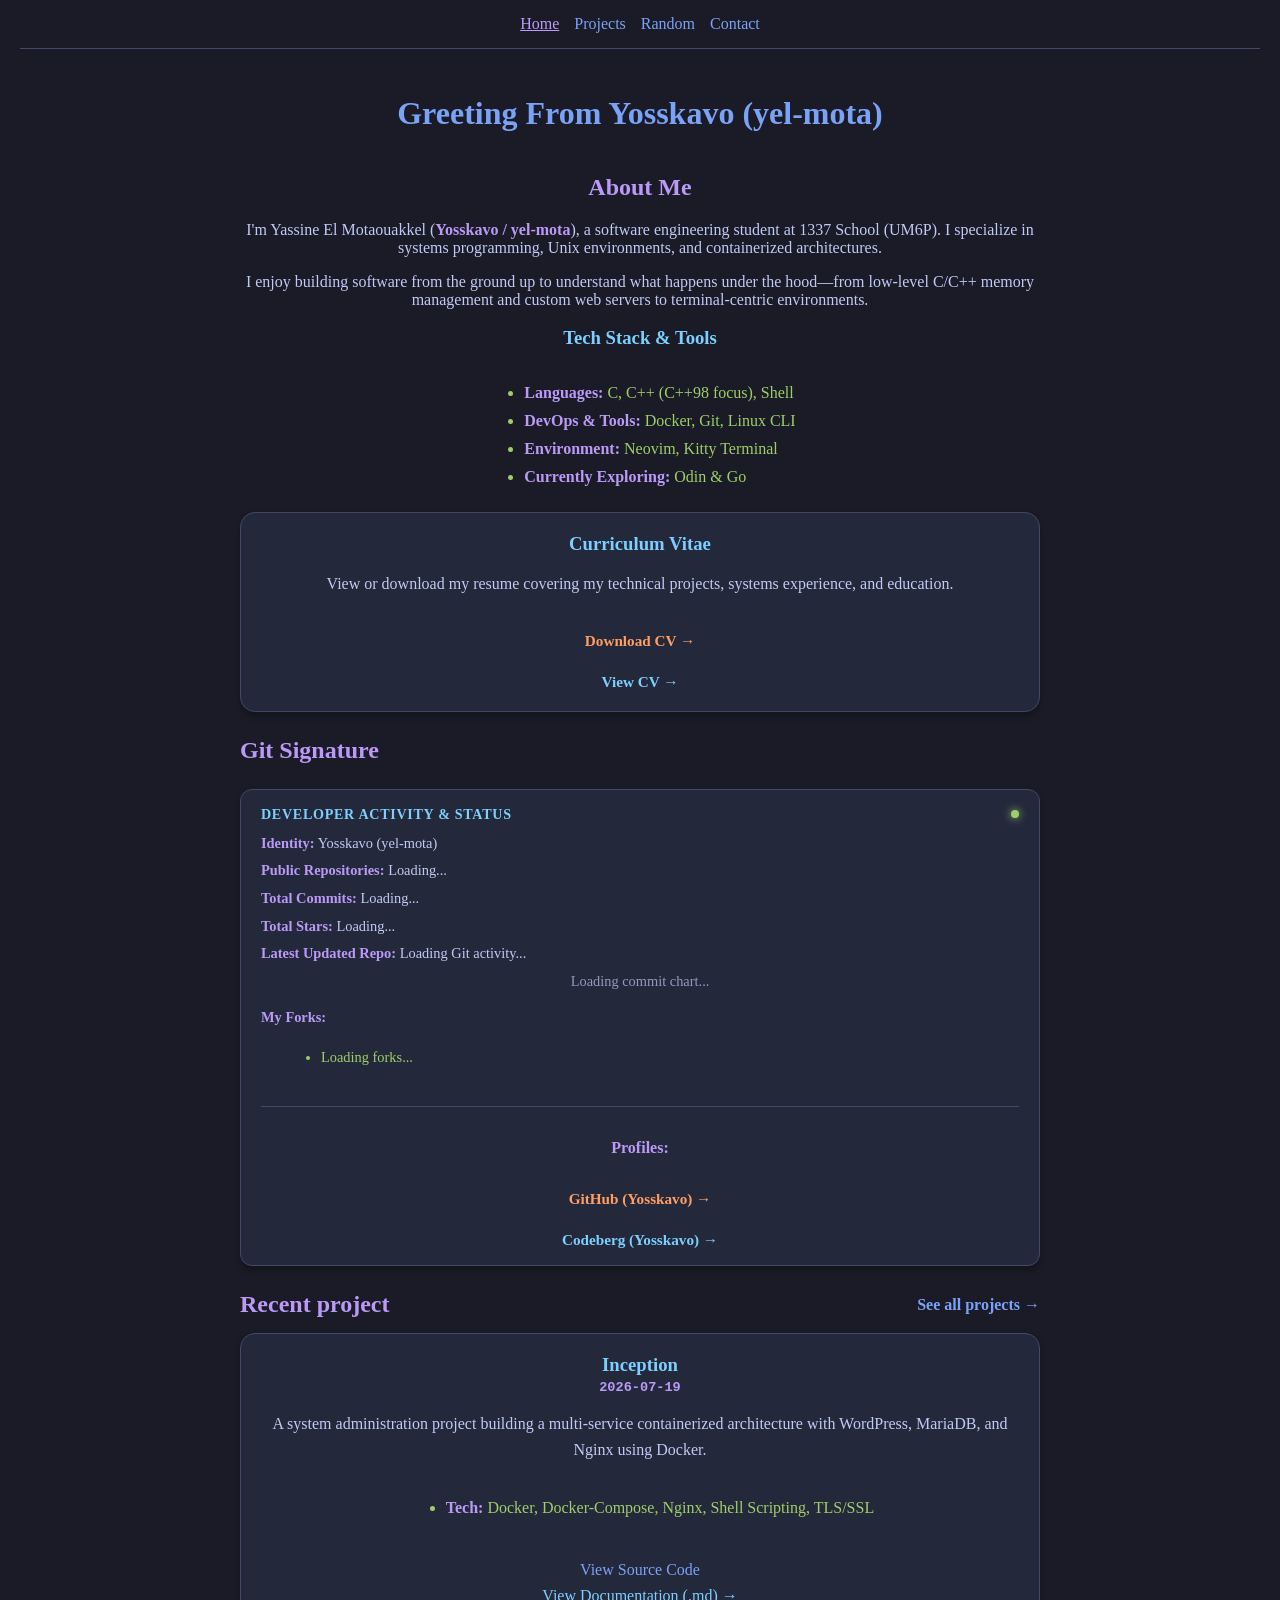
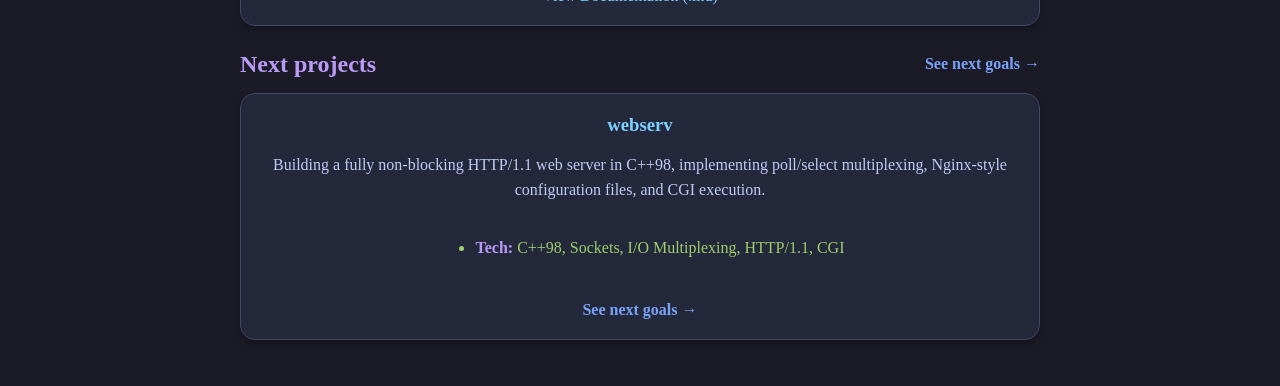
==== commit 2cebb083: "something" ====
--- a/index.html
+++ b/index.html
@@ -69,9 +69,21 @@
 
             <div class="git-sig-stats">
                 <p><strong>Identity:</strong> Yosskavo (yel-mota)</p>
-                <p><strong>Public Repositories:</strong> <span id="git-total-repos">28 Public Repositories</span></p>
-                <p><strong>Total Commits:</strong> <span id="git-total-commits">207+ Commits</span></p>
-                <p><strong>Latest Commit:</strong> <span id="git-latest-commit">Loading Git activity...</span></p>
+                <p><strong>Public Repositories:</strong> <span id="git-total-repos">Loading...</span></p>
+                <p><strong>Total Commits:</strong> <span id="git-total-commits">Loading...</span></p>
+                <p><strong>Total Stars:</strong> <span id="git-total-stars">Loading...</span></p>
+                <p><strong>Latest Updated Repo:</strong> <span id="git-latest-commit">Loading Git activity...</span></p>
+                
+                <div id="git-chart-container">
+                    <p style="text-align:center; opacity:0.7;">Loading commit chart...</p>
+                </div>
+
+                <div class="git-forks-section" style="margin-top: 15px;">
+                    <p><strong>My Forks:</strong></p>
+                    <ul id="git-forks-list" style="list-style-type: disc; margin-left: 20px; font-size: 0.9rem;">
+                        <li>Loading forks...</li>
+                    </ul>
+                </div>
             </div>
 
             <div class="git-sig-footer">
@@ -108,71 +120,8 @@
         </div>
     </section>
 
+    <script src="scripts/git-tracker.js"></script>
     <script>
-        // Fetch Git Profile Repos Count
-        fetch('https://api.github.com/users/Yosskavo')
-            .then(res => res.json())
-            .then(userData => {
-                if (userData && userData.public_repos) {
-                    document.getElementById('git-total-repos').textContent = `${userData.public_repos} Public Repositories`;
-                }
-            })
-            .catch(err => {
-                document.getElementById('git-total-repos').textContent = '28 Public Repositories';
-            });
-
-        // Fetch Total Commits Count
-        fetch('https://api.github.com/search/commits?q=author:Yosskavo', {
-            headers: { 'Accept': 'application/vnd.github.cloak-preview+json' }
-        })
-            .then(res => res.json())
-            .then(data => {
-                if (data && typeof data.total_count === 'number' && data.total_count > 0) {
-                    document.getElementById('git-total-commits').textContent = `${data.total_count}+ Commits`;
-                }
-            })
-            .catch(err => {
-                document.getElementById('git-total-commits').textContent = '207+ Commits';
-            });
-
-        // Fetch Latest Commit across all public repositories with repository name
-        function fetchLatestPagesCommit() {
-            fetch('https://api.github.com/repos/Yosskavo/pages/commits?per_page=1')
-                .then(res => res.json())
-                .then(commits => {
-                    const el = document.getElementById('git-latest-commit');
-                    if (Array.isArray(commits) && commits.length > 0) {
-                        const commit = commits[0];
-                        const msg = commit.commit.message.split('\n')[0];
-                        const date = (commit.commit.author.date || '').slice(0, 10);
-                        el.innerHTML = `<span class="repo-badge">[pages]</span> <code>${msg}</code> <span class="date-badge">(${date})</span>`;
-                    }
-                })
-                .catch(err => {
-                    document.getElementById('git-latest-commit').innerHTML = `<span class="repo-badge">[pages]</span> Active Developer Profile`;
-                });
-        }
-
-        fetch('https://api.github.com/users/Yosskavo/events/public')
-            .then(res => res.json())
-            .then(events => {
-                const el = document.getElementById('git-latest-commit');
-                if (Array.isArray(events) && events.length > 0) {
-                    const pushEvent = events.find(e => e.type === 'PushEvent' && e.payload && e.payload.commits && e.payload.commits.length > 0);
-                    if (pushEvent) {
-                        const repoName = pushEvent.repo.name.split('/').pop();
-                        const commit = pushEvent.payload.commits[pushEvent.payload.commits.length - 1];
-                        const msg = (commit.message || 'Updated repository').split('\n')[0];
-                        const date = (pushEvent.created_at || '').slice(0, 10);
-                        el.innerHTML = `<span class="repo-badge">[${repoName}]</span> <code>${msg}</code> <span class="date-badge">(${date})</span>`;
-                        return;
-                    }
-                }
-                fetchLatestPagesCommit();
-            })
-            .catch(err => {
-                fetchLatestPagesCommit();
-            });
 
         // Load Recent Project dynamically from data/projects.json
         fetch('data/projects.json')
--- a/css/style.css
+++ b/css/style.css
@@ -693,6 +693,15 @@
     text-decoration: underline;
 }
 
+.contact-social-links {
+    display: flex;
+    justify-content: center;
+    align-items: center;
+    gap: 12px;
+    margin-top: 15px;
+    flex-wrap: wrap;
+}
+
 /* ========================================= */
 /* Hub Preview Block Styling                 */
 /* ========================================= */
@@ -718,3 +727,55 @@
     margin: 12px 0 16px 0;
     padding-left: 24px;
 }
+
+.rating-badge {
+    color: var(--tokyo-green);
+    font-weight: bold;
+    font-family: monospace;
+}
+
+/* ========================================= */
+/* Album Reviews Cards with Cover Art        */
+/* ========================================= */
+
+.album-card {
+    background-color: var(--tokyo-card);
+    border: 1px solid var(--tokyo-border);
+    border-radius: 12px;
+    padding: 20px;
+    margin-bottom: 20px;
+    display: flex;
+    gap: 20px;
+    align-items: flex-start;
+    transition: transform 0.2s ease, border-color 0.2s ease;
+    box-shadow: 0 4px 6px rgba(0, 0, 0, 0.3);
+}
+
+.album-card:hover {
+    transform: translateY(-2px);
+    border-color: var(--tokyo-purple);
+}
+
+.album-cover {
+    width: 120px;
+    height: 120px;
+    border-radius: 8px;
+    object-fit: cover;
+    border: 1px solid var(--tokyo-border);
+    flex-shrink: 0;
+    box-shadow: 0 4px 8px rgba(0, 0, 0, 0.5);
+    background-color: rgba(0, 0, 0, 0.3);
+}
+
+.album-details {
+    flex: 1;
+    min-width: 0;
+}
+
+@media (max-width: 600px) {
+    .album-card {
+        flex-direction: column;
+        align-items: center;
+        text-align: center;
+    }
+}
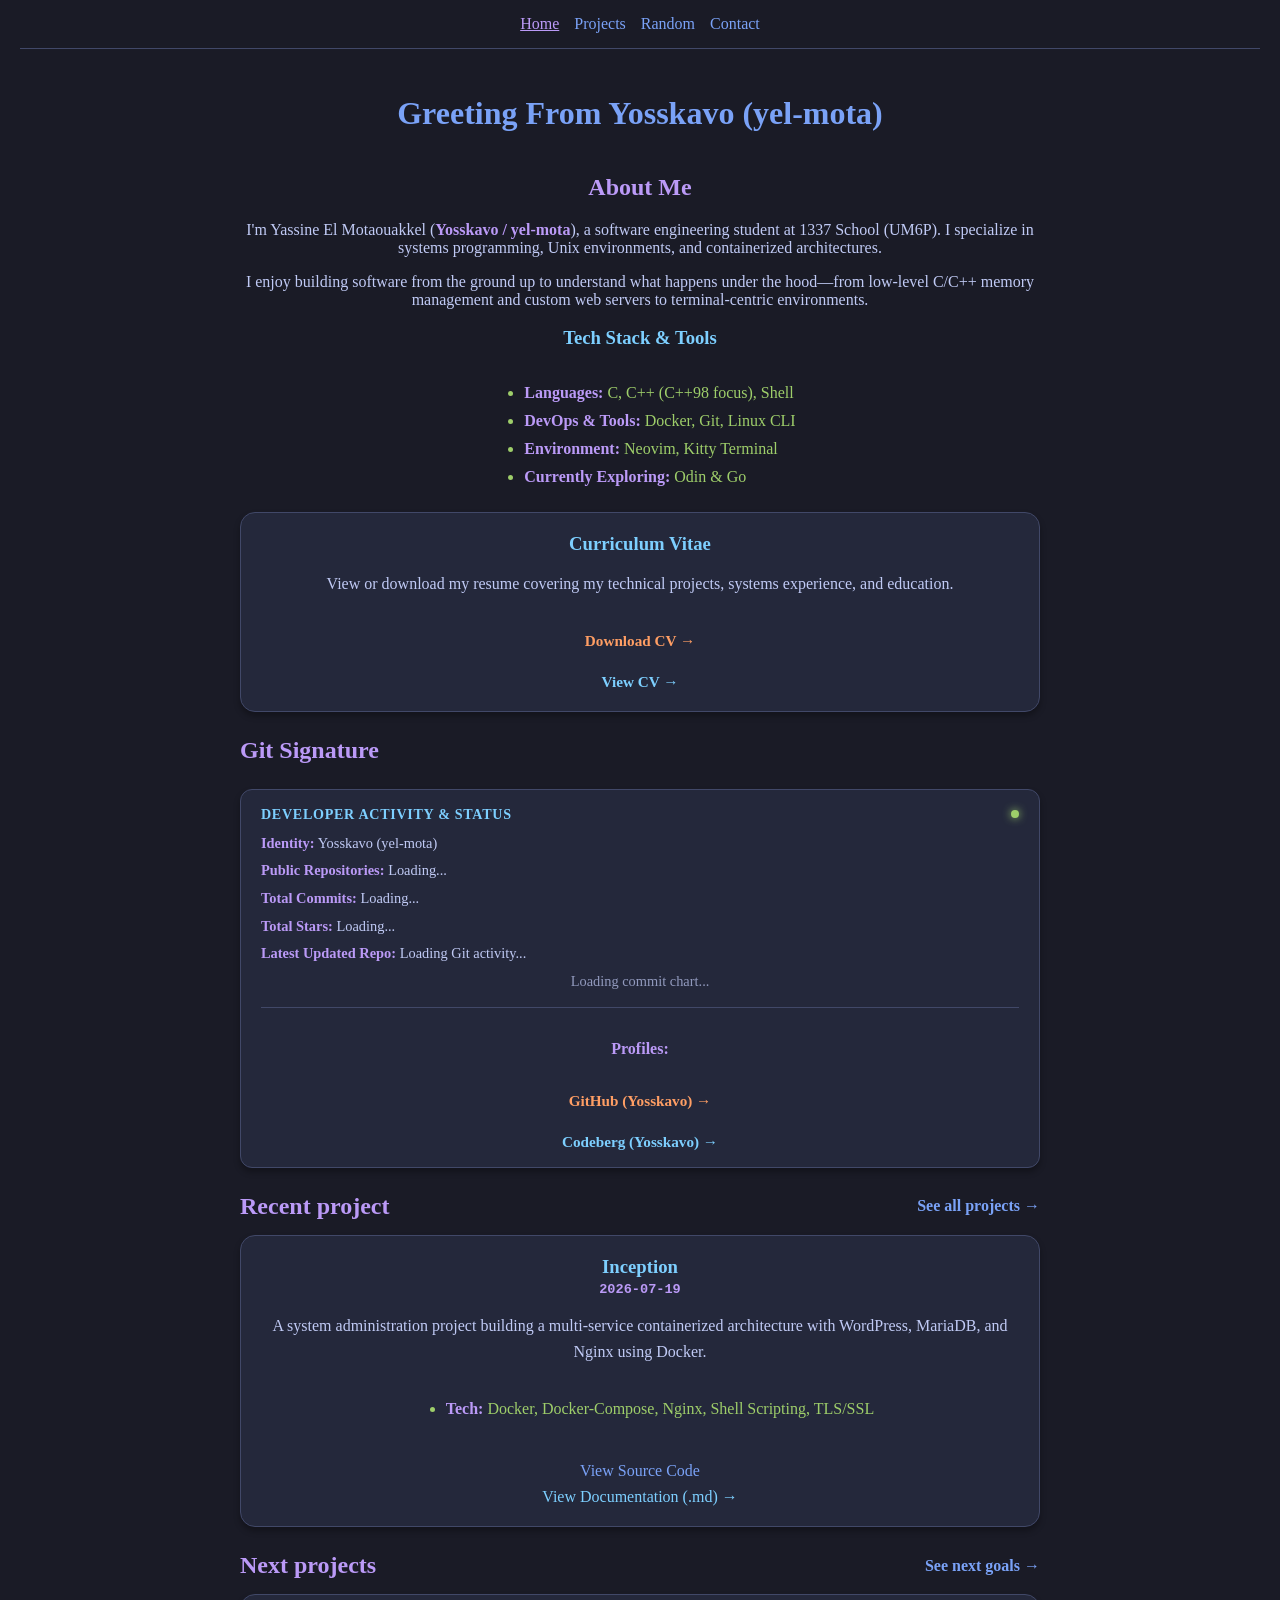
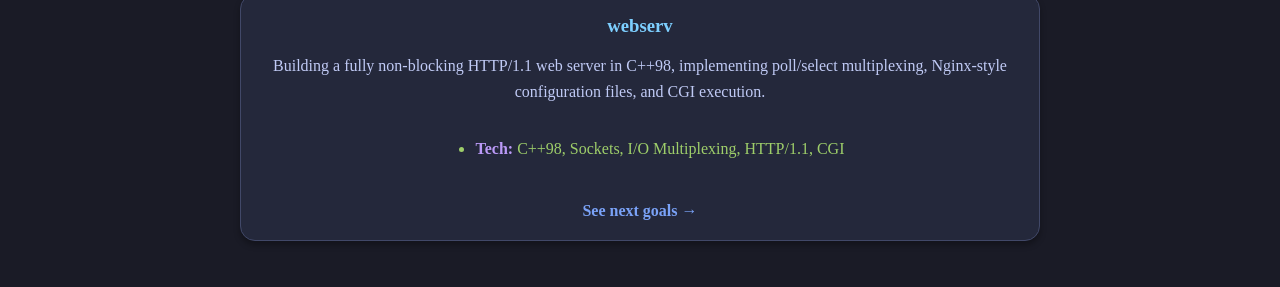
==== commit d89a7340: "." ====
--- a/index.html
+++ b/index.html
@@ -78,12 +78,6 @@
                     <p style="text-align:center; opacity:0.7;">Loading commit chart...</p>
                 </div>
 
-                <div class="git-forks-section" style="margin-top: 15px;">
-                    <p><strong>My Forks:</strong></p>
-                    <ul id="git-forks-list" style="list-style-type: disc; margin-left: 20px; font-size: 0.9rem;">
-                        <li>Loading forks...</li>
-                    </ul>
-                </div>
             </div>
 
             <div class="git-sig-footer">
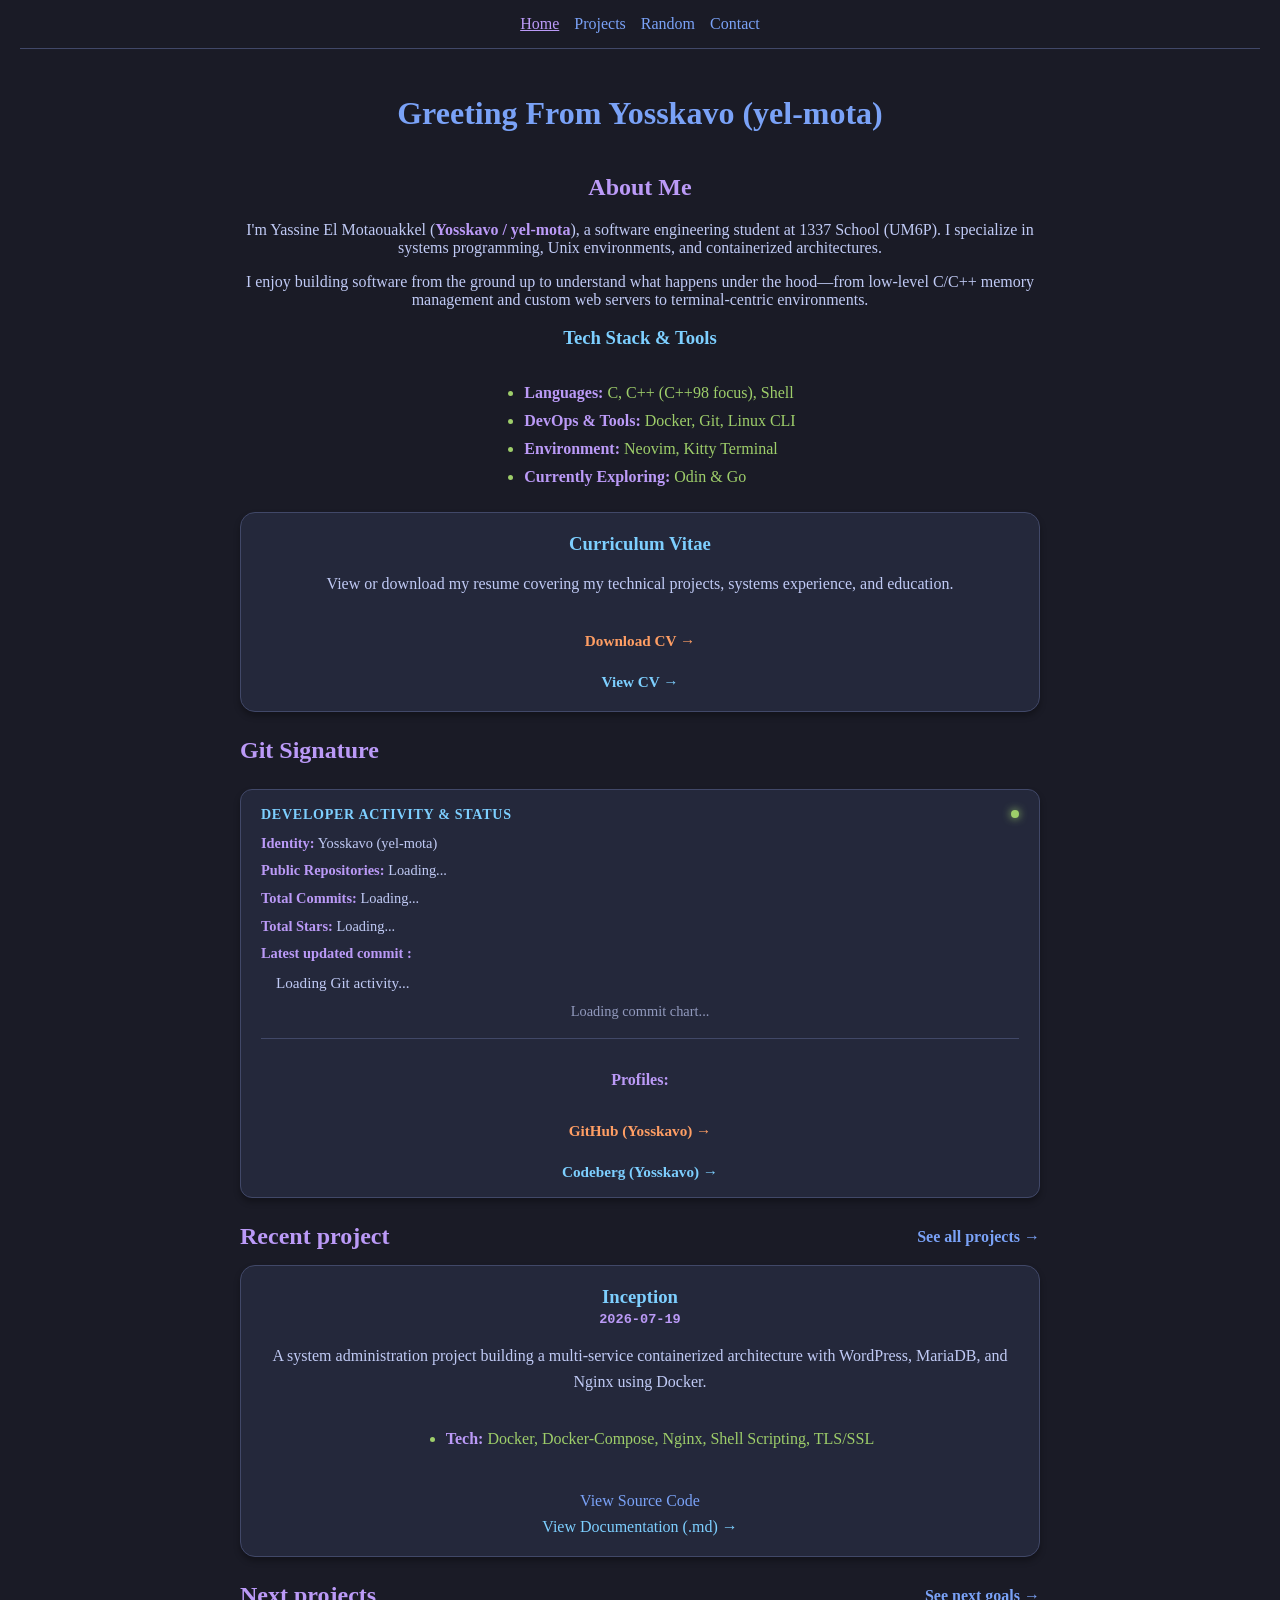
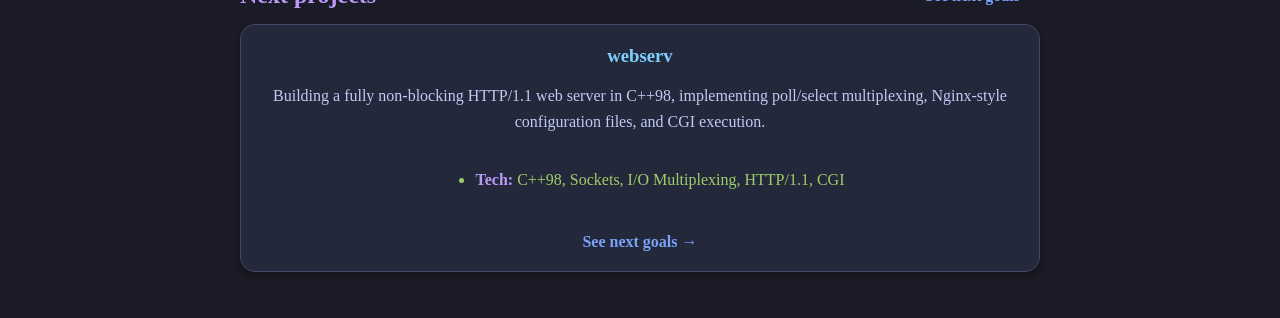
==== commit 81e3c9ba: "fix config" ====
--- a/index.html
+++ b/index.html
@@ -72,7 +72,10 @@
                 <p><strong>Public Repositories:</strong> <span id="git-total-repos">Loading...</span></p>
                 <p><strong>Total Commits:</strong> <span id="git-total-commits">Loading...</span></p>
                 <p><strong>Total Stars:</strong> <span id="git-total-stars">Loading...</span></p>
-                <p><strong>Latest Updated Repo:</strong> <span id="git-latest-commit">Loading Git activity...</span></p>
+                <p><strong>Latest updated commit :</strong></p>
+                <div id="git-latest-commit" style="margin-left: 15px; font-size: 0.95rem; line-height: 1.6;">
+                    Loading Git activity...
+                </div>
                 
                 <div id="git-chart-container">
                     <p style="text-align:center; opacity:0.7;">Loading commit chart...</p>
